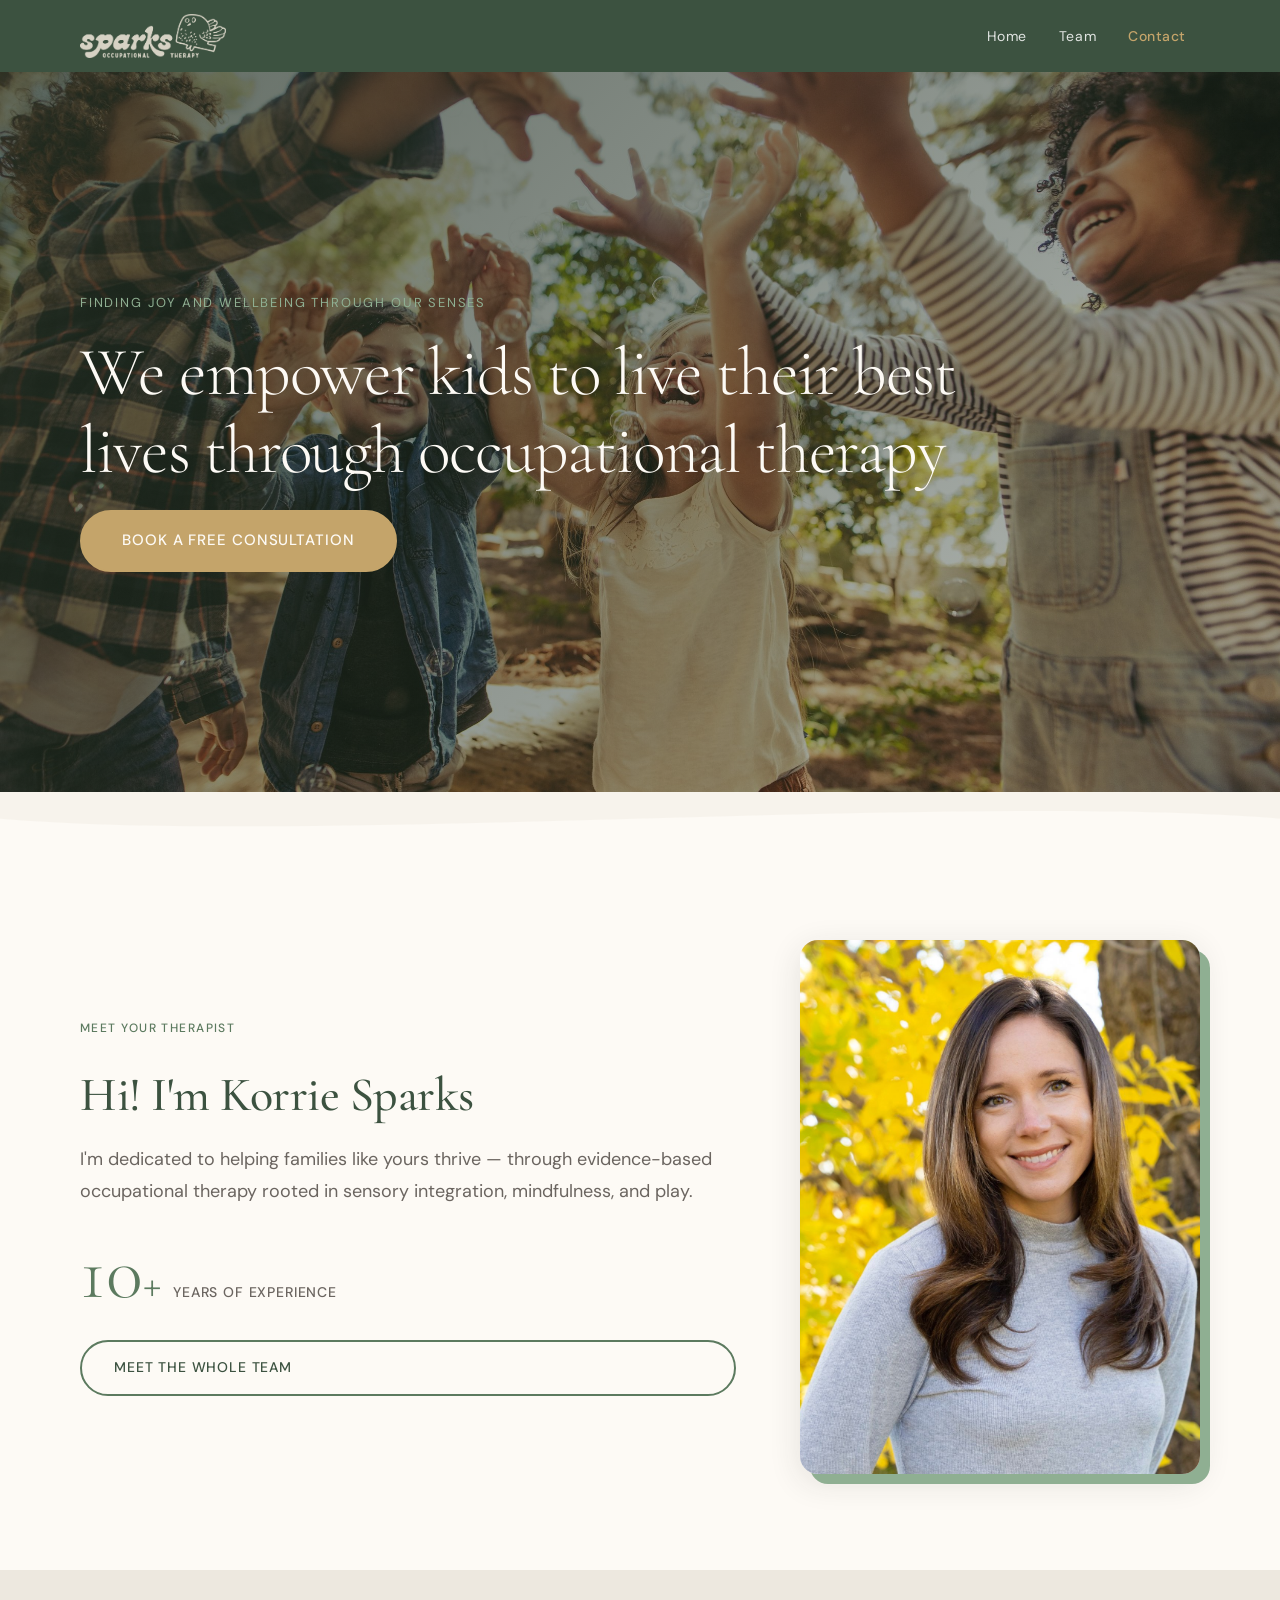
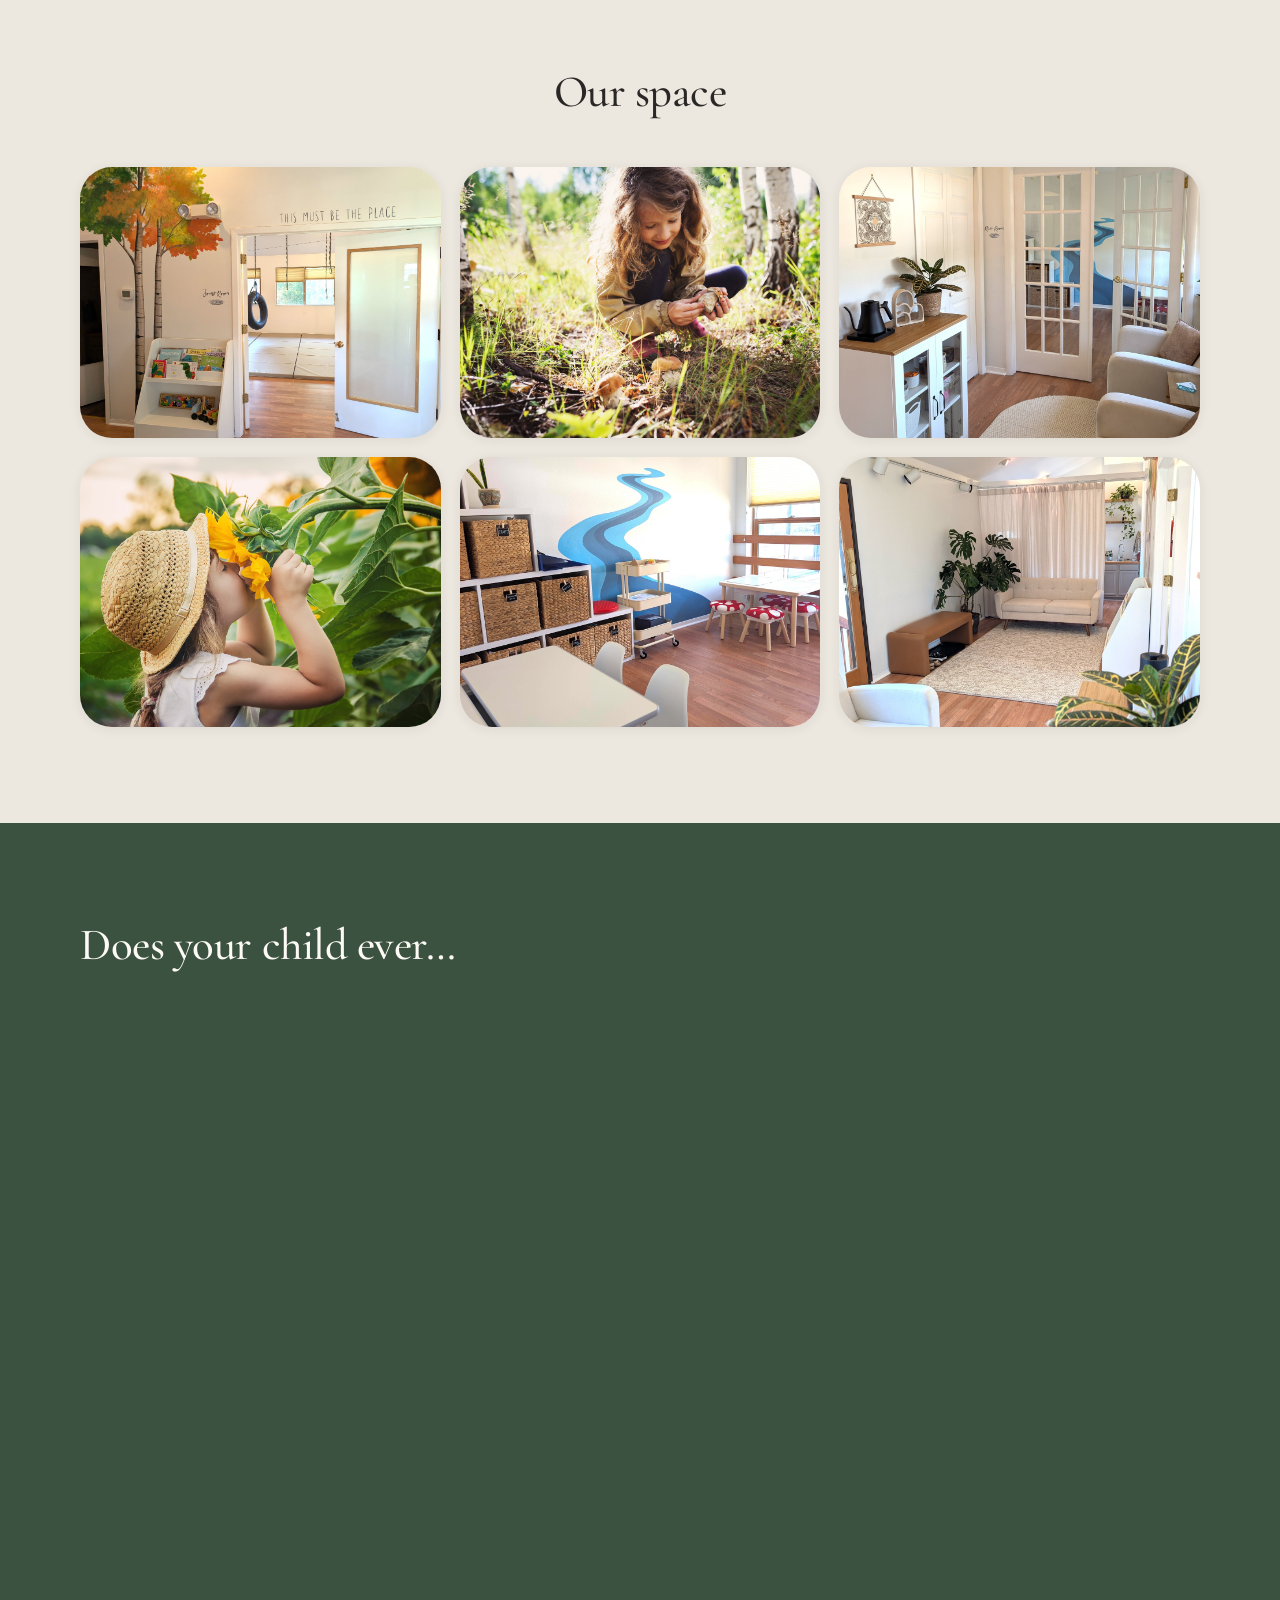
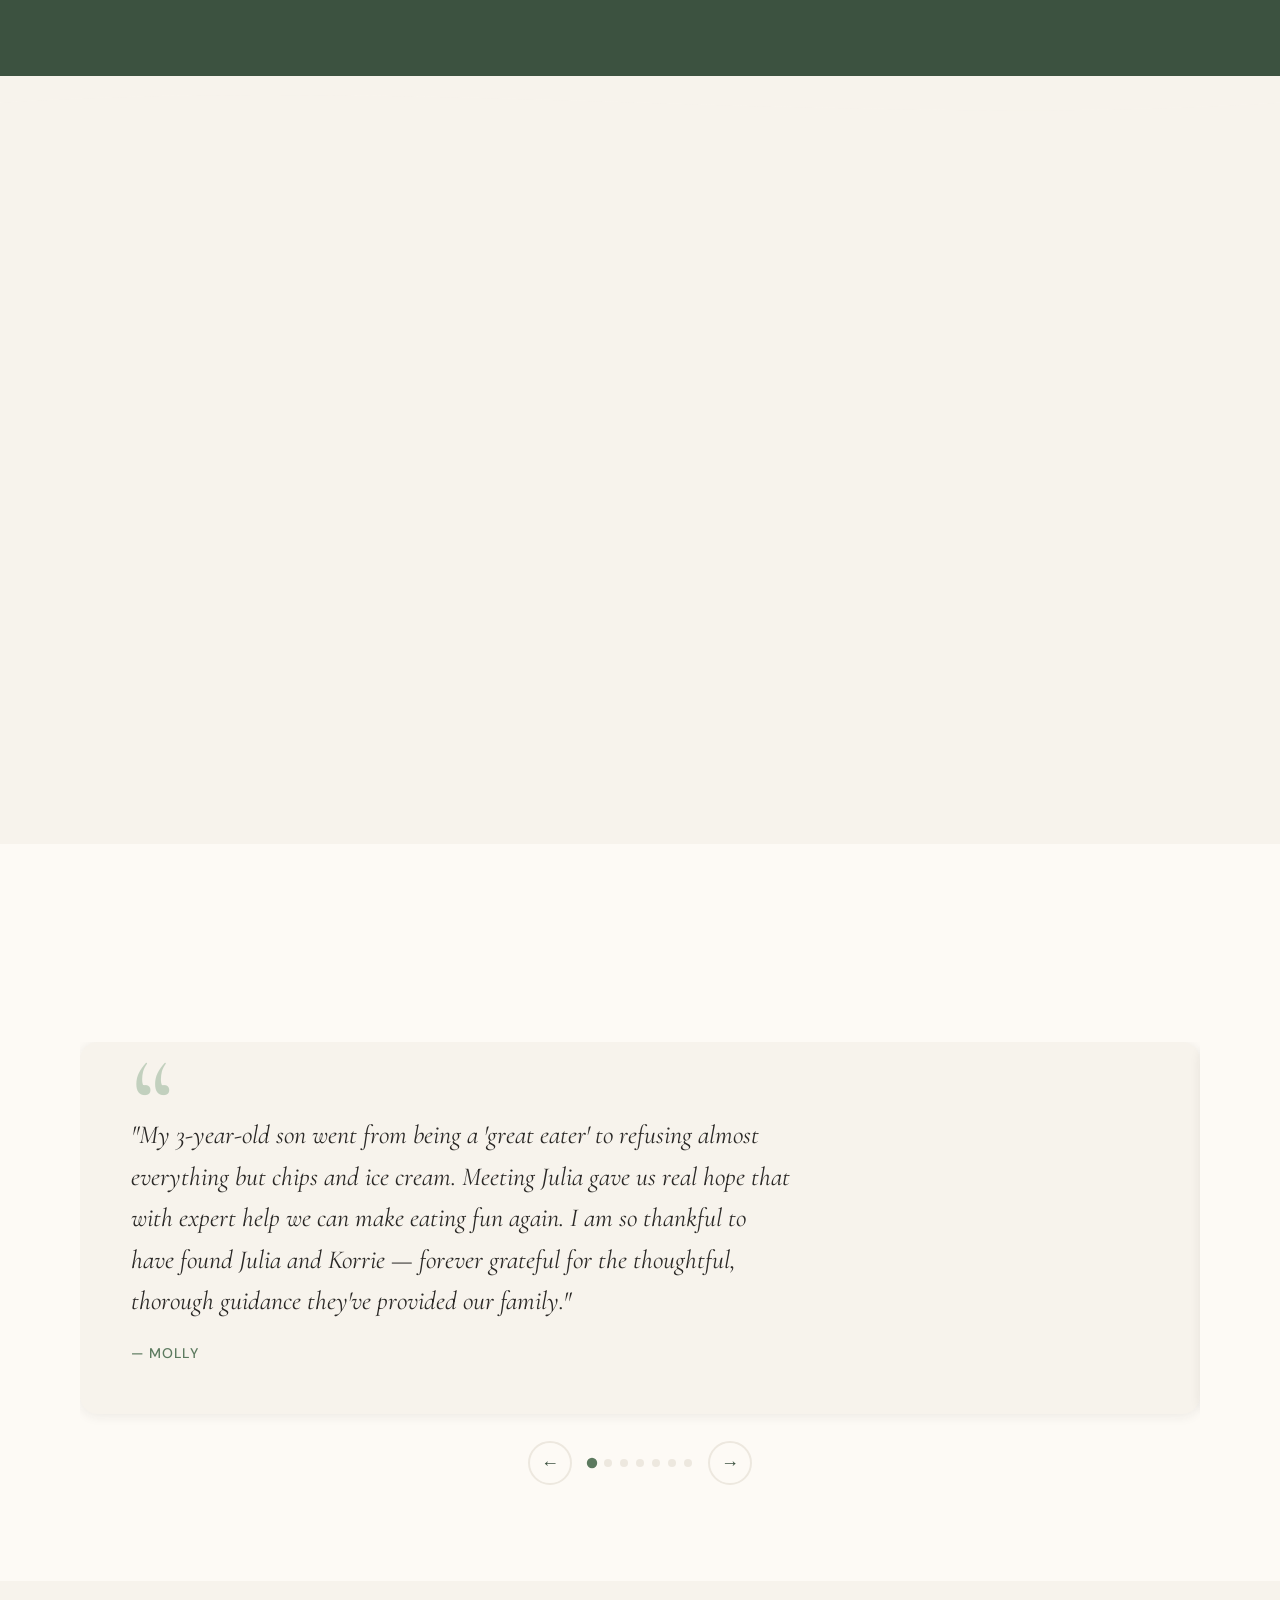
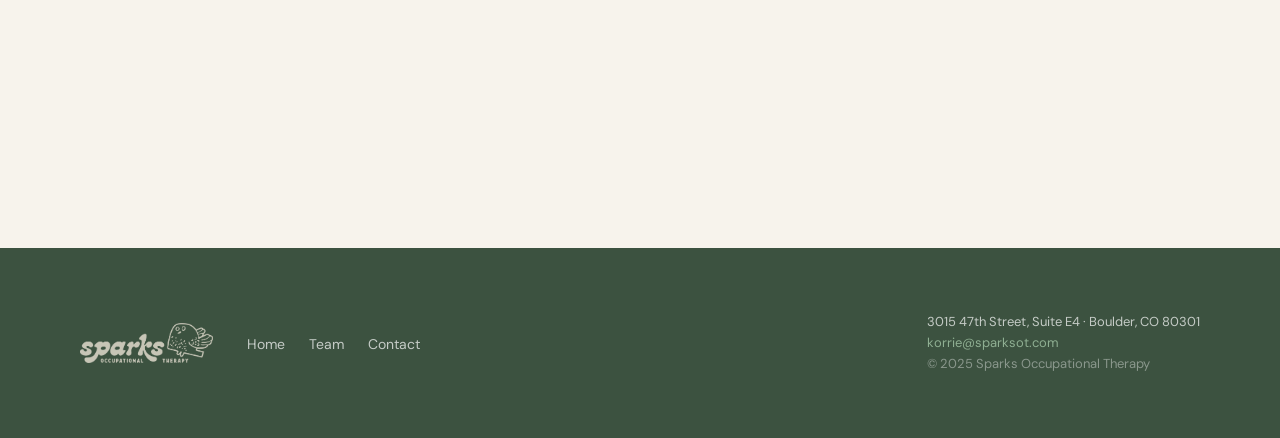
==== site/index.html @ 0208e173 "Initial build — home, team, and contact pages Static site migrated from Squarespace for Cloudflare P" ====
<!DOCTYPE html>
<html lang="en">
<head>
  <meta charset="UTF-8">
  <meta name="viewport" content="width=device-width, initial-scale=1.0">
  <title>Sparks Occupational Therapy — Pediatric OT in Boulder, CO</title>
  <meta name="description" content="Sparks OT empowers kids to live their best lives through occupational therapy rooted in sensory integration, mindfulness, and nature-based play. Boulder, CO.">
  <link rel="preconnect" href="https://fonts.googleapis.com">
  <link rel="preconnect" href="https://fonts.gstatic.com" crossorigin>
  <link href="https://fonts.googleapis.com/css2?family=Cormorant+Garamond:ital,wght@0,300;0,400;0,500;0,600;1,400;1,500&family=DM+Sans:ital,opsz,wght@0,9..40,300;0,9..40,400;0,9..40,500;1,9..40,400&display=swap" rel="stylesheet">
  <link rel="stylesheet" href="assets/css/styles.css">
</head>
<body>

  <a class="skip-link" href="#main">Skip to content</a>

  <!-- ---- Header -------------------------------------------- -->
  <header class="site-header" id="site-header">
    <div class="header-inner">
      <a href="/" class="logo-link" aria-label="Sparks Occupational Therapy — Home">
        <img src="assets/logo/logo.png" alt="Sparks Occupational Therapy" class="logo">
      </a>
      <nav class="site-nav" aria-label="Main navigation">
        <button class="nav-toggle" aria-expanded="false" aria-controls="nav-menu" aria-label="Open menu">
          <span class="hamburger" aria-hidden="true"></span>
        </button>
        <ul class="nav-list" id="nav-menu" role="list">
          <li><a href="index.html" class="nav-link">Home</a></li>
          <li><a href="team.html" class="nav-link">Team</a></li>
          <li><a href="contact.html" class="nav-link nav-cta">Contact</a></li>
        </ul>
      </nav>
    </div>
  </header>

  <!-- ---- Main ---------------------------------------------- -->
  <main id="main">

    <!-- Hero -->
    <section class="hero" aria-label="Welcome">
      <div class="hero-media">
        <img
          src="assets/photos/hero-kids.jpg"
          alt="Children laughing and playing with bubbles outdoors"
          class="hero-img"
          loading="eager"
          fetchpriority="high"
        >
      </div>
      <div class="hero-overlay" aria-hidden="true"></div>
      <div class="hero-content">
        <p class="hero-eyebrow">Finding joy and wellbeing through our senses</p>
        <h1 class="hero-headline">We empower kids to live their best lives through occupational therapy</h1>
        <a href="contact.html" class="btn btn-sand btn-lg">Book a free consultation</a>
      </div>
    </section>

    <!-- Wave divider: dark hero → warm cream intro -->
    <div class="wave-sep" aria-hidden="true">
      <svg xmlns="http://www.w3.org/2000/svg" viewBox="0 0 1440 60" preserveAspectRatio="none">
        <path fill="#FDFAF5" d="M0,30 C360,60 1080,0 1440,30 L1440,60 L0,60 Z"/>
      </svg>
    </div>

    <!-- Intro / Korrie -->
    <section class="section intro-section" aria-labelledby="intro-heading">
      <div class="container intro-grid">
        <div class="intro-text" data-reveal>
          <p class="eyebrow">Meet your therapist</p>
          <h2 id="intro-heading">Hi! I'm Korrie Sparks</h2>
          <p class="intro-lead">I'm dedicated to helping families like yours thrive — through evidence-based occupational therapy rooted in sensory integration, mindfulness, and play.</p>
          <div class="stat-badge" aria-label="10 plus years of experience">
            <span class="stat-number" aria-hidden="true">10<span class="plus">+</span></span>
            <span class="stat-label">Years of experience</span>
          </div>
          <a href="team.html" class="btn btn-outline">Meet the whole team</a>
        </div>
        <div class="intro-photo" data-reveal data-delay="2">
          <img src="assets/photos/korrie-portrait.jpg" alt="Korrie Sparks, OTD, OTR/L" loading="lazy">
        </div>
      </div>
    </section>

    <!-- Gallery -->
    <section class="gallery-section" aria-labelledby="gallery-heading">
      <div class="container">
        <h2 class="section-title" id="gallery-heading" data-reveal>Our space</h2>
      </div>
      <div class="gallery-grid" role="list" aria-label="Clinic and nature photos">
        <div class="gallery-item" role="listitem" data-reveal>
          <img src="assets/photos/clinic-entrance.jpg" alt="Clinic entrance" loading="lazy">
        </div>
        <div class="gallery-item" role="listitem" data-reveal data-delay="1">
          <img src="assets/photos/stock-forest-girl.jpg" alt="Child exploring the forest" loading="lazy">
        </div>
        <div class="gallery-item" role="listitem" data-reveal data-delay="2">
          <img src="assets/photos/clinic-nest-1.jpg" alt="Clinic interior — cozy reading nook" loading="lazy">
        </div>
        <div class="gallery-item" role="listitem" data-reveal data-delay="3">
          <img src="assets/photos/stock-sunflower-girl.jpg" alt="Child smelling a sunflower" loading="lazy">
        </div>
        <div class="gallery-item" role="listitem" data-reveal data-delay="4">
          <img src="assets/photos/nature-river.jpg" alt="River trail used for nature therapy" loading="lazy">
        </div>
        <div class="gallery-item" role="listitem" data-reveal>
          <img src="assets/photos/clinic-nest-2.jpg" alt="Clinic interior — therapy area" loading="lazy">
        </div>
      </div>
    </section>

    <!-- Does your child ever… -->
    <section class="section symptoms-section" aria-labelledby="symptoms-heading">
      <div class="container">
        <h2 class="section-title" id="symptoms-heading" data-reveal>Does your child ever&hellip;</h2>
        <ul class="symptoms-grid" role="list" data-reveal>
          <li>Experience overwhelming emotions</li>
          <li>Overreact to touch, sound, or movement</li>
          <li>Appear distressed with dressing, bathing, or grooming</li>
          <li>Feel anxious at mealtimes or resist new foods</li>
          <li>Have trouble completing multi-step tasks</li>
          <li>Seem "busy" all the time with constant movement</li>
          <li>Break things easily or appear clumsy</li>
          <li>Have difficulty with hand-eye coordination</li>
          <li>Struggle to follow routines at home or school</li>
          <li>Take an unusually long time to learn new things</li>
          <li>Have messy handwriting, cutting, or coloring</li>
          <li>Have difficulty navigating friendships</li>
        </ul>
        <p class="symptoms-note" data-reveal>
          Occupational therapy can support your child to enjoy greater ease around all these things&nbsp;&mdash; and more.
        </p>
        <div class="symptoms-cta" data-reveal>
          <a href="contact.html" class="btn btn-ghost">Contact us</a>
        </div>
      </div>
    </section>

    <!-- Wave divider: dark green symptoms → cream approach -->
    <div class="wave-sep" aria-hidden="true">
      <svg xmlns="http://www.w3.org/2000/svg" viewBox="0 0 1440 60" preserveAspectRatio="none">
        <path fill="#F7F3EC" d="M0,30 C480,0 960,60 1440,30 L1440,60 L0,60 Z"/>
      </svg>
    </div>

    <!-- Therapeutic Approach -->
    <section class="section approach-section" aria-labelledby="approach-heading">
      <div class="container approach-grid">
        <div class="approach-header" data-reveal>
          <p class="eyebrow">How we work</p>
          <h2 id="approach-heading">Our therapeutic approach</h2>
        </div>
        <div class="approach-body" data-reveal data-delay="2">
          <p>Dr. Korrie Sparks and her team provide therapy based on the whole child and family system. With advanced training in Ayres Sensory Integration® (ASI), we support kids to register, organize, and act on sensory information in their environment efficiently — addressing vision, touch, smell, taste, hearing, body position (proprioception), movement (vestibular), and inner body awareness (interoception). When kids can process sensory information without effort or stress, they feel happy, confident, and at ease.</p>
          <p>Emotional regulation and self-awareness are woven into every session through yoga, mindfulness, the Zones of Regulation, the Alert Program®, Social Thinking curriculum, and elements of DIRFloortime® play therapy.</p>
          <p>Nature-based therapy is central to our practice. Dr. Sparks completed Forest School Teacher Training in Scotland (FSTC, 2019) — because healing happens most naturally when we bring kids outside.</p>
        </div>
      </div>
    </section>

    <!-- Testimonials -->
    <section class="section testimonials-section" aria-labelledby="testimonials-heading">
      <div class="container">
        <h2 class="section-title" id="testimonials-heading" data-reveal>What families are saying</h2>
        <div class="carousel" id="testimonial-carousel" aria-roledescription="carousel" aria-label="Client testimonials">
          <div class="carousel-track" role="group" aria-live="polite">

            <blockquote class="testimonial">
              <p>"My 3-year-old son went from being a 'great eater' to refusing almost everything but chips and ice cream. Meeting Julia gave us real hope that with expert help we can make eating fun again. I am so thankful to have found Julia and Korrie — forever grateful for the thoughtful, thorough guidance they've provided our family."</p>
              <cite>— Molly</cite>
            </blockquote>

            <blockquote class="testimonial">
              <p>"Korrie is not only super talented at her job, she is also wonderful with kids — an all-around kind and empathetic person. My son has been seeing her for two years and has made so many strides. He has conquered fears, overcome sensory sensitivities, and grown stronger and more resilient."</p>
              <cite>— Tamsin</cite>
            </blockquote>

            <blockquote class="testimonial">
              <p>"Korrie immediately connected with my son and helped cultivate a great passion and enjoyment of the work. After only a few months we are seeing big behavioral and physical control improvements. We are so grateful for the work she is doing and the improvement it has had on our lives."</p>
              <cite>— Lia</cite>
            </blockquote>

            <blockquote class="testimonial">
              <p>"Korrie tremendously helped our son through OT. She elevated his emotional and sensory regulation, and through her perceptive observations pinpointed an issue later confirmed by a vision therapist. He loved working with her and looked forward to each visit. The progress was immense."</p>
              <cite>— Bill</cite>
            </blockquote>

            <blockquote class="testimonial">
              <p>"Korrie is such a kind, collaborative soul. She truly listens and problem-solves to support children and their families. Our son loved going to his weekly sessions and made significant improvements. We highly recommend Korrie!"</p>
              <cite>— Colleen</cite>
            </blockquote>

            <blockquote class="testimonial">
              <p>"Korrie is an absolute gem — kind, patient, creative, and incredibly knowledgeable. Our child loves sessions and looks forward to seeing her every week on 'Korrie days.' If your family is looking into OT options, you have found the one."</p>
              <cite>— Meta</cite>
            </blockquote>

            <blockquote class="testimonial">
              <p>"We have noticed incredible growth and confidence in our daughter since she began working with Korrie. Her personality, knowledge, and ability to engage so well with children has been just what our daughter needed to make such significant strides."</p>
              <cite>— Denise</cite>
            </blockquote>

          </div>
          <div class="carousel-controls">
            <button class="carousel-btn prev" aria-label="Previous testimonial">&#8592;</button>
            <div class="carousel-dots" role="tablist" aria-label="Select testimonial"></div>
            <button class="carousel-btn next" aria-label="Next testimonial">&#8594;</button>
          </div>
        </div>
      </div>
    </section>

    <!-- CTA strip -->
    <section class="cta-strip" data-reveal aria-labelledby="cta-heading">
      <div class="container cta-strip-inner">
        <div class="cta-strip-text">
          <p id="cta-heading">Ready to get started?</p>
          <a href="contact.html" class="btn btn-sand btn-lg">Book a free consultation today</a>
        </div>
        <address class="cta-strip-address">
          <p>3015 47th Street, Suite E4</p>
          <p>Boulder, CO 80301</p>
        </address>
      </div>
    </section>

  </main>

  <!-- ---- Footer -------------------------------------------- -->
  <footer class="site-footer">
    <div class="container footer-inner">
      <a href="index.html" aria-label="Sparks OT — Home">
        <img src="assets/logo/logo.png" alt="Sparks Occupational Therapy" class="footer-logo">
      </a>
      <nav aria-label="Footer navigation">
        <ul role="list">
          <li><a href="index.html">Home</a></li>
          <li><a href="team.html">Team</a></li>
          <li><a href="contact.html">Contact</a></li>
        </ul>
      </nav>
      <div>
        <p class="footer-address">3015 47th Street, Suite E4 &middot; Boulder, CO 80301</p>
        <p class="footer-email"><a href="mailto:korrie@sparksot.com">korrie@sparksot.com</a></p>
        <p class="footer-copy">&copy; 2025 Sparks Occupational Therapy</p>
      </div>
    </div>
  </footer>

  <script src="assets/js/main.js"></script>
</body>
</html>
---- site/assets/css/styles.css ----
/* ============================================================
   Sparks Occupational Therapy — shared stylesheet
   Stack: vanilla CSS, mobile-first, no build step
   Fonts: Cormorant Garamond (serif) + DM Sans (sans)
   ============================================================ */

/* ---- Custom properties ------------------------------------ */
:root {
  --cream:        #F7F3EC;
  --cream-dark:   #EDE8DF;
  --green:        #5C7A5F;
  --green-dark:   #3C5240;
  --green-mid:    #4D6850;
  --green-light:  #8FAF92;
  --sand:         #C4A46A;
  --sand-hover:   #AD8D56;
  --pink:         #C49494;
  --charcoal:     #2A2826;
  --text-muted:   #6B6560;
  --white:        #FDFAF5;

  --font-serif: 'Cormorant Garamond', Georgia, 'Times New Roman', serif;
  --font-sans:  'DM Sans', system-ui, -apple-system, sans-serif;

  --max-w:        1200px;
  --section-pad:  clamp(3.5rem, 8vw, 6rem);
  --gutter:       clamp(1.25rem, 5vw, 2.5rem);

  --radius:       8px;
  --radius-lg:    18px;
  --radius-xl:    32px;

  --transition:   220ms ease;
  --shadow:       0 2px 12px rgba(42,40,38,.08);
  --shadow-lg:    0 8px 32px rgba(42,40,38,.12);
}

/* ---- Reset ------------------------------------------------ */
*, *::before, *::after { box-sizing: border-box; margin: 0; padding: 0; }

html {
  scroll-behavior: smooth;
  -webkit-text-size-adjust: 100%;
}

body {
  font-family: var(--font-sans);
  font-size: 1rem;
  line-height: 1.7;
  color: var(--charcoal);
  background: var(--cream);
  overflow-x: hidden;
}

img {
  display: block;
  max-width: 100%;
  height: auto;
}

a {
  color: inherit;
  text-decoration: none;
}

ul { list-style: none; }

/* ---- Typography ------------------------------------------- */
h1, h2, h3, h4 {
  font-family: var(--font-serif);
  font-weight: 500;
  line-height: 1.2;
  letter-spacing: -0.01em;
}

h1 { font-size: clamp(2rem, 5vw, 3.75rem); }
h2 { font-size: clamp(1.75rem, 3.5vw, 3rem); }
h3 { font-size: clamp(1.4rem, 2.5vw, 2rem); }
h4 { font-size: clamp(1.1rem, 2vw, 1.4rem); }

p { max-width: 68ch; }

.eyebrow {
  font-family: var(--font-sans);
  font-size: 0.75rem;
  font-weight: 500;
  letter-spacing: 0.12em;
  text-transform: uppercase;
  color: var(--green);
  margin-bottom: 0.5rem;
}

.section-title {
  font-family: var(--font-serif);
  font-size: clamp(1.75rem, 3.5vw, 3rem);
  font-weight: 500;
  margin-bottom: clamp(2rem, 4vw, 3rem);
}

/* ---- Layout ----------------------------------------------- */
.container {
  width: 100%;
  max-width: var(--max-w);
  margin-inline: auto;
  padding-inline: var(--gutter);
}

.section {
  padding-block: var(--section-pad);
}

/* ---- Skip link -------------------------------------------- */
.skip-link {
  position: absolute;
  top: -100%;
  left: 1rem;
  padding: 0.5rem 1rem;
  background: var(--green-dark);
  color: var(--white);
  font-size: 0.875rem;
  border-radius: 0 0 var(--radius) var(--radius);
  z-index: 9999;
  transition: top var(--transition);
}
.skip-link:focus { top: 0; }

/* ---- Buttons ---------------------------------------------- */
.btn {
  display: inline-block;
  font-family: var(--font-sans);
  font-size: 0.875rem;
  font-weight: 500;
  letter-spacing: 0.06em;
  text-transform: uppercase;
  padding: 0.875rem 2rem;
  border-radius: var(--radius);
  border: 2px solid transparent;
  cursor: pointer;
  transition: background var(--transition), color var(--transition), border-color var(--transition), transform var(--transition);
  text-decoration: none;
}

.btn:focus-visible {
  outline: 3px solid var(--sand);
  outline-offset: 3px;
}

.btn-sand {
  background: var(--sand);
  color: var(--white);
  border-color: var(--sand);
}
.btn-sand:hover {
  background: var(--sand-hover);
  border-color: var(--sand-hover);
  transform: translateY(-1px);
}

.btn-outline {
  background: transparent;
  color: var(--green-dark);
  border-color: var(--green);
}
.btn-outline:hover {
  background: var(--green);
  color: var(--white);
  transform: translateY(-1px);
}

.btn-ghost {
  background: transparent;
  color: var(--white);
  border-color: rgba(255,255,255,.6);
}
.btn-ghost:hover {
  background: rgba(255,255,255,.15);
  border-color: var(--white);
}

.btn-lg { padding: 1rem 2.5rem; font-size: 0.9375rem; }

/* ---- Header / Navigation ---------------------------------- */
.site-header {
  position: sticky;
  top: 0;
  z-index: 100;
  background: var(--green-dark);
  transition: box-shadow var(--transition);
}

.site-header.scrolled { box-shadow: var(--shadow-lg); }

.header-inner {
  display: flex;
  align-items: center;
  justify-content: space-between;
  max-width: var(--max-w);
  margin-inline: auto;
  padding: 0.875rem var(--gutter);
  gap: 1.5rem;
}

.logo-link { display: flex; align-items: center; }
.logo      { height: 44px; width: auto; }

.site-nav { display: flex; align-items: center; }

.nav-list {
  display: flex;
  align-items: center;
  gap: 0.25rem;
  list-style: none;
}

.nav-link {
  font-family: var(--font-sans);
  font-size: 0.875rem;
  font-weight: 400;
  letter-spacing: 0.04em;
  color: rgba(255,255,255,.85);
  padding: 0.5rem 0.875rem;
  border-radius: var(--radius);
  transition: color var(--transition), background var(--transition);
}

.nav-link:hover,
.nav-link[aria-current="page"] {
  color: var(--white);
  background: rgba(255,255,255,.1);
}

.nav-link.nav-cta {
  color: var(--sand);
  font-weight: 500;
}
.nav-link.nav-cta:hover {
  color: var(--white);
  background: var(--sand);
}

/* hamburger */
.nav-toggle {
  display: none;
  background: none;
  border: none;
  cursor: pointer;
  padding: 0.5rem;
  color: var(--white);
}

.hamburger,
.hamburger::before,
.hamburger::after {
  display: block;
  width: 24px;
  height: 2px;
  background: currentColor;
  border-radius: 2px;
  transition: transform var(--transition), opacity var(--transition);
}
.hamburger { position: relative; }
.hamburger::before,
.hamburger::after {
  content: '';
  position: absolute;
  left: 0;
}
.hamburger::before { top: -7px; }
.hamburger::after  { top:  7px; }

.nav-toggle[aria-expanded="true"] .hamburger         { background: transparent; }
.nav-toggle[aria-expanded="true"] .hamburger::before { transform: rotate(45deg) translate(5px,5px); }
.nav-toggle[aria-expanded="true"] .hamburger::after  { transform: rotate(-45deg) translate(5px,-5px); }

@media (max-width: 640px) {
  .nav-toggle { display: flex; }

  .nav-list {
    display: none;
    position: absolute;
    top: 100%;
    left: 0;
    right: 0;
    flex-direction: column;
    align-items: stretch;
    gap: 0;
    background: var(--green-dark);
    border-top: 1px solid rgba(255,255,255,.1);
    padding: 0.5rem 0 1rem;
    box-shadow: var(--shadow-lg);
  }

  .nav-list.is-open { display: flex; }

  .nav-link {
    padding: 0.875rem var(--gutter);
    border-radius: 0;
    font-size: 1rem;
  }
}

/* ---- Hero ------------------------------------------------- */
.hero {
  position: relative;
  min-height: clamp(480px, 80vh, 760px);
  display: flex;
  align-items: center;
  overflow: hidden;
}

.hero-media {
  position: absolute;
  inset: 0;
  z-index: 0;
}

.hero-img {
  width: 100%;
  height: 100%;
  object-fit: cover;
  object-position: center 30%;
}

.hero-overlay {
  position: absolute;
  inset: 0;
  z-index: 1;
  background: linear-gradient(
    135deg,
    rgba(36,50,38,.72) 0%,
    rgba(36,50,38,.48) 60%,
    rgba(36,50,38,.3) 100%
  );
}

.hero-content {
  position: relative;
  z-index: 2;
  max-width: var(--max-w);
  width: 100%;
  margin-inline: auto;
  padding: var(--section-pad) var(--gutter);
  display: flex;
  flex-direction: column;
  align-items: flex-start;
  gap: 1.25rem;
}

.hero-eyebrow {
  font-family: var(--font-sans);
  font-size: 0.8125rem;
  font-weight: 400;
  letter-spacing: 0.14em;
  text-transform: uppercase;
  color: var(--green-light);
  max-width: 100%;
}

.hero-headline {
  font-family: var(--font-serif);
  font-size: clamp(2.25rem, 5.5vw, 4.25rem);
  font-weight: 400;
  color: var(--white);
  max-width: 14em;
  line-height: 1.15;
}

/* ---- Intro section ---------------------------------------- */
.intro-section { background: var(--white); }

.intro-grid {
  display: grid;
  grid-template-columns: 1fr;
  gap: clamp(2.5rem, 6vw, 4rem);
  align-items: center;
}

@media (min-width: 768px) {
  .intro-grid { grid-template-columns: 1fr 400px; }
}

.intro-text {
  display: flex;
  flex-direction: column;
  gap: 1.25rem;
}

.intro-text h2 {
  font-size: clamp(2rem, 4vw, 3rem);
  color: var(--green-dark);
}

.intro-lead {
  font-size: 1.125rem;
  line-height: 1.75;
  color: var(--text-muted);
}

.stat-badge {
  display: flex;
  align-items: baseline;
  gap: 0.75rem;
  margin-block: 0.5rem;
}

.stat-number {
  font-family: var(--font-serif);
  font-size: clamp(3rem, 6vw, 5rem);
  font-weight: 300;
  color: var(--green);
  line-height: 1;
}

.stat-number .plus { font-size: 0.6em; }

.stat-label {
  font-size: 0.875rem;
  font-weight: 500;
  letter-spacing: 0.06em;
  text-transform: uppercase;
  color: var(--text-muted);
}

.intro-photo {
  position: relative;
  border-radius: var(--radius-lg);
  overflow: hidden;
  aspect-ratio: 3/4;
  box-shadow: var(--shadow-lg);
}

.intro-photo img {
  width: 100%;
  height: 100%;
  object-fit: cover;
  object-position: top center;
}

/* ---- Gallery --------------------------------------------- */
.gallery-section { background: var(--cream-dark); padding-block: var(--section-pad); }
.gallery-section .section-title { text-align: center; }

.gallery-grid {
  display: grid;
  grid-template-columns: repeat(auto-fill, minmax(280px, 1fr));
  gap: 3px;
  margin-top: clamp(1.5rem, 3vw, 2.5rem);
}

.gallery-grid img {
  width: 100%;
  aspect-ratio: 4/3;
  object-fit: cover;
  transition: transform 400ms ease, filter 400ms ease;
  will-change: transform;
}

.gallery-grid img:hover {
  transform: scale(1.02);
  filter: brightness(1.05);
  z-index: 1;
  position: relative;
}

/* ---- Symptoms --------------------------------------------- */
.symptoms-section { background: var(--green-dark); color: var(--white); }

.symptoms-section .section-title { color: var(--white); }

.symptoms-grid {
  display: grid;
  grid-template-columns: 1fr;
  gap: 0;
  margin-bottom: 2rem;
  border: 1px solid rgba(255,255,255,.15);
  border-radius: var(--radius-lg);
  overflow: hidden;
}

@media (min-width: 560px) {
  .symptoms-grid { grid-template-columns: 1fr 1fr; }
}

.symptoms-grid li {
  padding: 1rem 1.25rem;
  font-size: 1rem;
  border-bottom: 1px solid rgba(255,255,255,.1);
  border-right: 1px solid rgba(255,255,255,.1);
  display: flex;
  align-items: center;
  gap: 0.75rem;
}

.symptoms-grid li::before {
  content: '';
  display: block;
  width: 6px;
  height: 6px;
  min-width: 6px;
  border-radius: 50%;
  background: var(--green-light);
}

.symptoms-grid li:nth-last-child(-n+2) { border-bottom: none; }

.symptoms-note {
  font-family: var(--font-serif);
  font-size: clamp(1.2rem, 2.5vw, 1.6rem);
  font-style: italic;
  color: var(--green-light);
  max-width: 52ch;
  line-height: 1.5;
  margin-bottom: 2rem;
}

.symptoms-cta { margin-top: 0.5rem; }

/* ---- Approach --------------------------------------------- */
.approach-section { background: var(--cream); }

.approach-grid {
  display: grid;
  grid-template-columns: 1fr;
  gap: clamp(2rem, 5vw, 4rem);
}

@media (min-width: 768px) {
  .approach-grid { grid-template-columns: 280px 1fr; }
}

.approach-header { padding-top: 0.5rem; }

.approach-header h2 {
  font-size: clamp(1.75rem, 3.5vw, 2.75rem);
  color: var(--green-dark);
}

.approach-body {
  display: flex;
  flex-direction: column;
  gap: 1.25rem;
}

.approach-body p { color: var(--text-muted); line-height: 1.8; max-width: 62ch; }

/* ---- Testimonials ----------------------------------------- */
.testimonials-section { background: var(--white); }

.carousel {
  position: relative;
  overflow: hidden;
}

.carousel-track {
  display: flex;
  transition: transform 500ms cubic-bezier(.4,0,.2,1);
  will-change: transform;
}

.testimonial {
  min-width: 100%;
  padding: clamp(2rem, 4vw, 3rem) clamp(1.5rem, 4vw, 4rem);
  background: var(--cream);
  border-radius: var(--radius-lg);
  display: flex;
  flex-direction: column;
  gap: 1.25rem;
  box-shadow: var(--shadow);
}

.testimonial p {
  font-family: var(--font-serif);
  font-size: clamp(1.2rem, 2.5vw, 1.625rem);
  font-style: italic;
  font-weight: 400;
  line-height: 1.6;
  color: var(--charcoal);
  max-width: 60ch;
}

.testimonial cite {
  font-style: normal;
  font-family: var(--font-sans);
  font-size: 0.875rem;
  font-weight: 500;
  letter-spacing: 0.06em;
  text-transform: uppercase;
  color: var(--green);
}

.carousel-controls {
  display: flex;
  align-items: center;
  justify-content: center;
  gap: 1rem;
  margin-top: 1.75rem;
}

.carousel-btn {
  background: none;
  border: 2px solid var(--cream-dark);
  border-radius: 50%;
  width: 44px;
  height: 44px;
  display: flex;
  align-items: center;
  justify-content: center;
  font-size: 1.125rem;
  cursor: pointer;
  color: var(--green-dark);
  transition: background var(--transition), border-color var(--transition), color var(--transition);
}

.carousel-btn:hover {
  background: var(--green-dark);
  border-color: var(--green-dark);
  color: var(--white);
}

.carousel-btn:focus-visible {
  outline: 3px solid var(--sand);
  outline-offset: 2px;
}

.carousel-dots {
  display: flex;
  gap: 0.5rem;
}

.carousel-dot {
  width: 8px;
  height: 8px;
  border-radius: 50%;
  background: var(--cream-dark);
  border: none;
  cursor: pointer;
  padding: 0;
  transition: background var(--transition), transform var(--transition);
}

.carousel-dot.is-active {
  background: var(--green);
  transform: scale(1.3);
}

/* ---- CTA strip -------------------------------------------- */
.cta-strip {
  background: var(--green);
  color: var(--white);
  padding-block: clamp(2.5rem, 5vw, 4rem);
}

.cta-strip-inner {
  display: flex;
  flex-direction: column;
  gap: 1.5rem;
  align-items: flex-start;
}

@media (min-width: 640px) {
  .cta-strip-inner {
    flex-direction: row;
    align-items: center;
    justify-content: space-between;
  }
}

.cta-strip-text {
  display: flex;
  flex-direction: column;
  gap: 1rem;
}

.cta-strip-text p {
  font-family: var(--font-serif);
  font-size: clamp(1.5rem, 3vw, 2.25rem);
  font-weight: 400;
  max-width: 100%;
}

.cta-strip-address {
  font-style: normal;
  font-size: 0.9375rem;
  line-height: 1.6;
  color: rgba(255,255,255,.8);
  text-align: right;
}

@media (max-width: 639px) {
  .cta-strip-address { text-align: left; }
}

/* ---- Footer ----------------------------------------------- */
.site-footer {
  background: var(--green-dark);
  color: rgba(255,255,255,.7);
  padding-block: clamp(2.5rem, 5vw, 4rem);
}

.footer-inner {
  display: grid;
  grid-template-columns: 1fr;
  gap: 1.5rem;
  align-items: start;
}

@media (min-width: 640px) {
  .footer-inner {
    grid-template-columns: auto 1fr auto;
    align-items: center;
  }
}

.footer-logo { height: 40px; width: auto; opacity: .9; }

.site-footer nav ul {
  display: flex;
  flex-wrap: wrap;
  gap: 0.25rem;
  list-style: none;
}

.site-footer nav a {
  font-size: 0.875rem;
  color: rgba(255,255,255,.7);
  padding: 0.25rem 0.625rem;
  border-radius: var(--radius);
  transition: color var(--transition), background var(--transition);
}

.site-footer nav a:hover {
  color: var(--white);
  background: rgba(255,255,255,.08);
}

.footer-address,
.footer-email,
.footer-copy {
  font-size: 0.8125rem;
  line-height: 1.6;
  max-width: 100%;
}

.footer-email a {
  color: var(--green-light);
  transition: color var(--transition);
}
.footer-email a:hover { color: var(--white); }

.footer-copy { color: rgba(255,255,255,.4); }

@media (max-width: 639px) {
  .footer-inner { gap: 1rem; }
  .site-footer nav ul { flex-direction: row; }
}

/* ---- Team page -------------------------------------------- */
.page-hero {
  background: var(--green-dark);
  color: var(--white);
  padding: clamp(3rem, 8vw, 6rem) var(--gutter) clamp(2.5rem, 6vw, 4.5rem);
  text-align: center;
}

.page-hero h1 {
  font-size: clamp(2.5rem, 6vw, 4rem);
  color: var(--white);
  font-weight: 400;
}

.page-hero p {
  font-family: var(--font-sans);
  font-size: 1.0625rem;
  color: rgba(255,255,255,.75);
  margin: 0.75rem auto 0;
  max-width: 48ch;
}

.team-section { background: var(--white); }

.team-grid {
  display: flex;
  flex-direction: column;
  gap: clamp(3.5rem, 7vw, 6rem);
}

.team-member {
  display: grid;
  grid-template-columns: 1fr;
  gap: clamp(1.75rem, 4vw, 3rem);
  align-items: start;
}

@media (min-width: 640px) {
  .team-member { grid-template-columns: 240px 1fr; }
  .team-member.reverse { grid-template-columns: 1fr 240px; }
  .team-member.reverse .team-photo { order: 2; }
  .team-member.reverse .team-bio   { order: 1; }
}

.team-photo {
  border-radius: var(--radius-lg);
  overflow: hidden;
  aspect-ratio: 3/4;
  background: var(--cream-dark);
  box-shadow: var(--shadow);
}

.team-photo.is-dog { aspect-ratio: 4/3; }

.team-photo img {
  width: 100%;
  height: 100%;
  object-fit: cover;
  object-position: top center;
}

.team-bio { display: flex; flex-direction: column; gap: 0.75rem; }

.team-bio h2 {
  font-size: clamp(1.5rem, 3vw, 2.25rem);
  color: var(--green-dark);
}

.team-credentials {
  font-family: var(--font-sans);
  font-size: 0.875rem;
  font-weight: 500;
  letter-spacing: 0.06em;
  text-transform: uppercase;
  color: var(--green);
  margin-top: -0.25rem;
}

.team-bio p {
  font-size: 1rem;
  line-height: 1.8;
  color: var(--text-muted);
  max-width: 58ch;
}

.team-divider {
  border: none;
  border-top: 1px solid var(--cream-dark);
  margin: clamp(2rem, 4vw, 3rem) 0;
}

/* ---- Contact page ----------------------------------------- */
.contact-section { background: var(--white); }

.contact-grid {
  display: grid;
  grid-template-columns: 1fr;
  gap: clamp(3rem, 6vw, 5rem);
  align-items: start;
}

@media (min-width: 768px) {
  .contact-grid { grid-template-columns: 1fr 420px; }
}

.contact-form-col { order: 1; }
.contact-info-col { order: 2; }

@media (min-width: 768px) {
  .contact-form-col { order: 2; }
  .contact-info-col { order: 1; }
}

.contact-info-col h2 {
  font-size: clamp(1.75rem, 3.5vw, 2.75rem);
  color: var(--green-dark);
  margin-bottom: 1.25rem;
}

.contact-detail {
  display: flex;
  flex-direction: column;
  gap: 0.25rem;
  margin-bottom: 1.75rem;
}

.contact-detail-label {
  font-size: 0.75rem;
  font-weight: 600;
  letter-spacing: 0.1em;
  text-transform: uppercase;
  color: var(--green);
}

.contact-detail a,
.contact-detail p {
  font-size: 1rem;
  color: var(--charcoal);
  line-height: 1.6;
  max-width: 100%;
}

.contact-detail a:hover { color: var(--green); text-decoration: underline; }

.contact-note {
  font-size: 0.9375rem;
  color: var(--text-muted);
  line-height: 1.7;
  margin-top: 1.5rem;
  padding-top: 1.5rem;
  border-top: 1px solid var(--cream-dark);
}

/* Form */
.contact-form { display: flex; flex-direction: column; gap: 1.25rem; }

.form-row {
  display: grid;
  grid-template-columns: 1fr;
  gap: 1.25rem;
}

@media (min-width: 420px) {
  .form-row { grid-template-columns: 1fr 1fr; }
}

.form-group { display: flex; flex-direction: column; gap: 0.375rem; }

.form-group label {
  font-size: 0.875rem;
  font-weight: 500;
  color: var(--charcoal);
}

.form-group input,
.form-group textarea {
  font-family: var(--font-sans);
  font-size: 1rem;
  color: var(--charcoal);
  background: var(--cream);
  border: 1.5px solid var(--cream-dark);
  border-radius: var(--radius);
  padding: 0.75rem 1rem;
  width: 100%;
  transition: border-color var(--transition), box-shadow var(--transition);
}

.form-group input:focus,
.form-group textarea:focus {
  outline: none;
  border-color: var(--green);
  box-shadow: 0 0 0 3px rgba(92,122,95,.15);
}

.form-group textarea { resize: vertical; min-height: 140px; }

.form-submit { align-self: flex-start; }

.form-status {
  font-size: 0.9375rem;
  padding: 0.875rem 1.25rem;
  border-radius: var(--radius);
  display: none;
}

.form-status.success {
  display: block;
  background: #EAF2EB;
  color: var(--green-dark);
  border: 1px solid var(--green-light);
}

.form-status.error {
  display: block;
  background: #F9ECEC;
  color: #7A3535;
  border: 1px solid #C49494;
}

/* ---- Scroll-reveal animations ----------------------------- */
[data-reveal] {
  opacity: 0;
  transform: translateY(24px);
  transition: opacity 600ms ease, transform 600ms ease;
}

[data-reveal].is-visible {
  opacity: 1;
  transform: none;
}

[data-reveal][data-delay="1"] { transition-delay: 100ms; }
[data-reveal][data-delay="2"] { transition-delay: 200ms; }
[data-reveal][data-delay="3"] { transition-delay: 300ms; }
[data-reveal][data-delay="4"] { transition-delay: 400ms; }

@media (prefers-reduced-motion: reduce) {
  [data-reveal] {
    opacity: 1;
    transform: none;
    transition: none;
  }

  .carousel-track  { transition: none; }
  .gallery-grid img { transition: none; }
  .btn             { transition: none; }
  html             { scroll-behavior: auto; }
}

/* ---- Focus styles ----------------------------------------- */
:focus-visible {
  outline: 3px solid var(--sand);
  outline-offset: 2px;
  border-radius: 2px;
}

/* ============================================================
   Polish pass — softer, richer, more considered
   ============================================================ */

/* ---- Pill buttons ----------------------------------------- */
.btn { border-radius: 100px; }

/* ---- Wave section divider --------------------------------- */
.wave-sep {
  display: block;
  line-height: 0;
  overflow: hidden;
  margin-bottom: -1px;
}
.wave-sep svg { display: block; width: 100%; height: auto; }

/* ---- Gallery — rounded tiles ------------------------------ */
.gallery-grid {
  gap: clamp(0.75rem, 1.5vw, 1.25rem);
  padding-inline: var(--gutter);
  max-width: var(--max-w);
  margin-inline: auto;
}

.gallery-item {
  border-radius: var(--radius-xl);
  overflow: hidden;
  aspect-ratio: 4/3;
  box-shadow: var(--shadow);
  transition: transform 420ms ease, box-shadow 420ms ease;
}

.gallery-item:hover {
  transform: translateY(-5px) scale(1.01);
  box-shadow: var(--shadow-lg);
}

.gallery-item img {
  width: 100%;
  height: 100%;
  object-fit: cover;
  aspect-ratio: auto;
  transition: none;
  will-change: auto;
}

/* ---- Intro portrait — warm offset frame ------------------- */
.intro-photo {
  box-shadow:
    10px 10px 0 var(--green-light),
    var(--shadow-lg);
}

/* ---- Testimonial — decorative opening quote --------------- */
.testimonial {
  padding-top: clamp(3.5rem, 6vw, 4.5rem);
  position: relative;
}

.testimonial::before {
  content: '\201C';
  position: absolute;
  top: 0.5rem;
  left: clamp(1.5rem, 4vw, 3.5rem);
  font-family: var(--font-serif);
  font-size: clamp(5rem, 10vw, 8rem);
  line-height: 0.85;
  color: var(--green-light);
  opacity: 0.5;
  pointer-events: none;
  user-select: none;
}

/* ---- Team: circular portrait crop ------------------------- */
.team-photo.is-circle {
  aspect-ratio: 1;
  border-radius: 50%;
  max-width: 260px;
  box-shadow:
    0 0 0 5px var(--cream),
    0 0 0 7px var(--green-light),
    var(--shadow-lg);
}

@media (max-width: 639px) {
  .team-photo.is-circle { margin-inline: auto; }
}

/* ---- Team credentials — subtle pill badge ----------------- */
.team-credentials {
  display: inline-block;
  border: 1px solid var(--green-light);
  border-radius: 100px;
  padding: 0.2rem 0.9rem;
  letter-spacing: 0.04em;
  margin-top: -0.125rem;
}

/* ---- Heading badge (pill border for page titles) ---------- */
.heading-badge {
  display: inline-block;
  border: 1.5px solid rgba(255,255,255,.38);
  border-radius: 100px;
  padding: 0.45rem 2.25rem;
  line-height: 1.3;
}

/* ---- Page hero — more breathing room ---------------------- */
.page-hero {
  padding-block: clamp(4.5rem, 11vw, 8rem);
}

/* ---- Hero headline — lighter weight for elegance ---------- */
.hero-headline {
  font-weight: 300;
  letter-spacing: -0.02em;
}

/* ---- Approach — italic lead paragraph --------------------- */
.approach-body > p:first-child {
  font-family: var(--font-serif);
  font-size: clamp(1.1rem, 2.2vw, 1.35rem);
  font-style: italic;
  color: var(--charcoal);
  line-height: 1.8;
}

/* ---- Symptoms — slightly larger dot bullet ---------------- */
.symptoms-grid li::before {
  width: 7px;
  height: 7px;
  min-width: 7px;
  background: var(--pink);
  opacity: 0.75;
}

/* ---- Team divider — slightly softer ----------------------- */
.team-divider {
  border-color: var(--cream-dark);
  opacity: 0.6;
}

/* ---- Reduced-motion overrides ----------------------------- */
@media (prefers-reduced-motion: reduce) {
  .gallery-item { transition: none; }
  .gallery-item:hover { transform: none; }
}
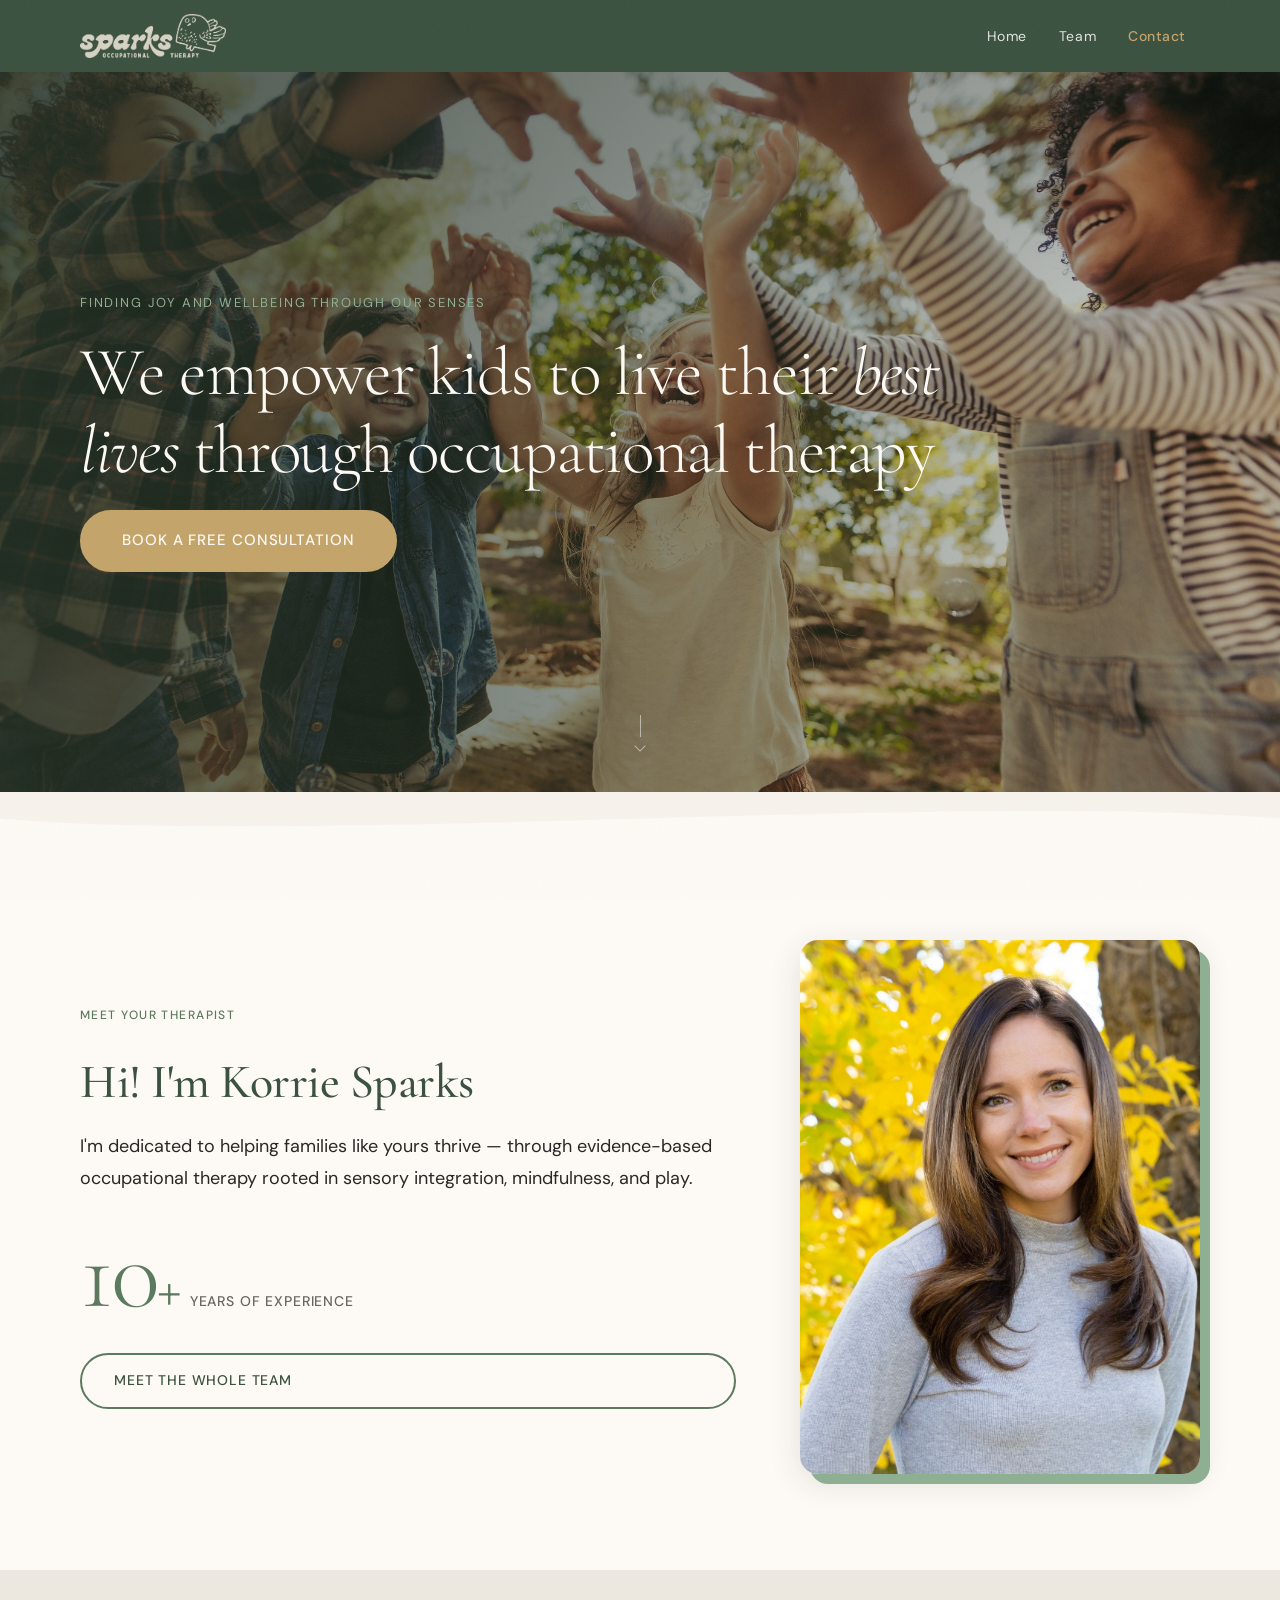
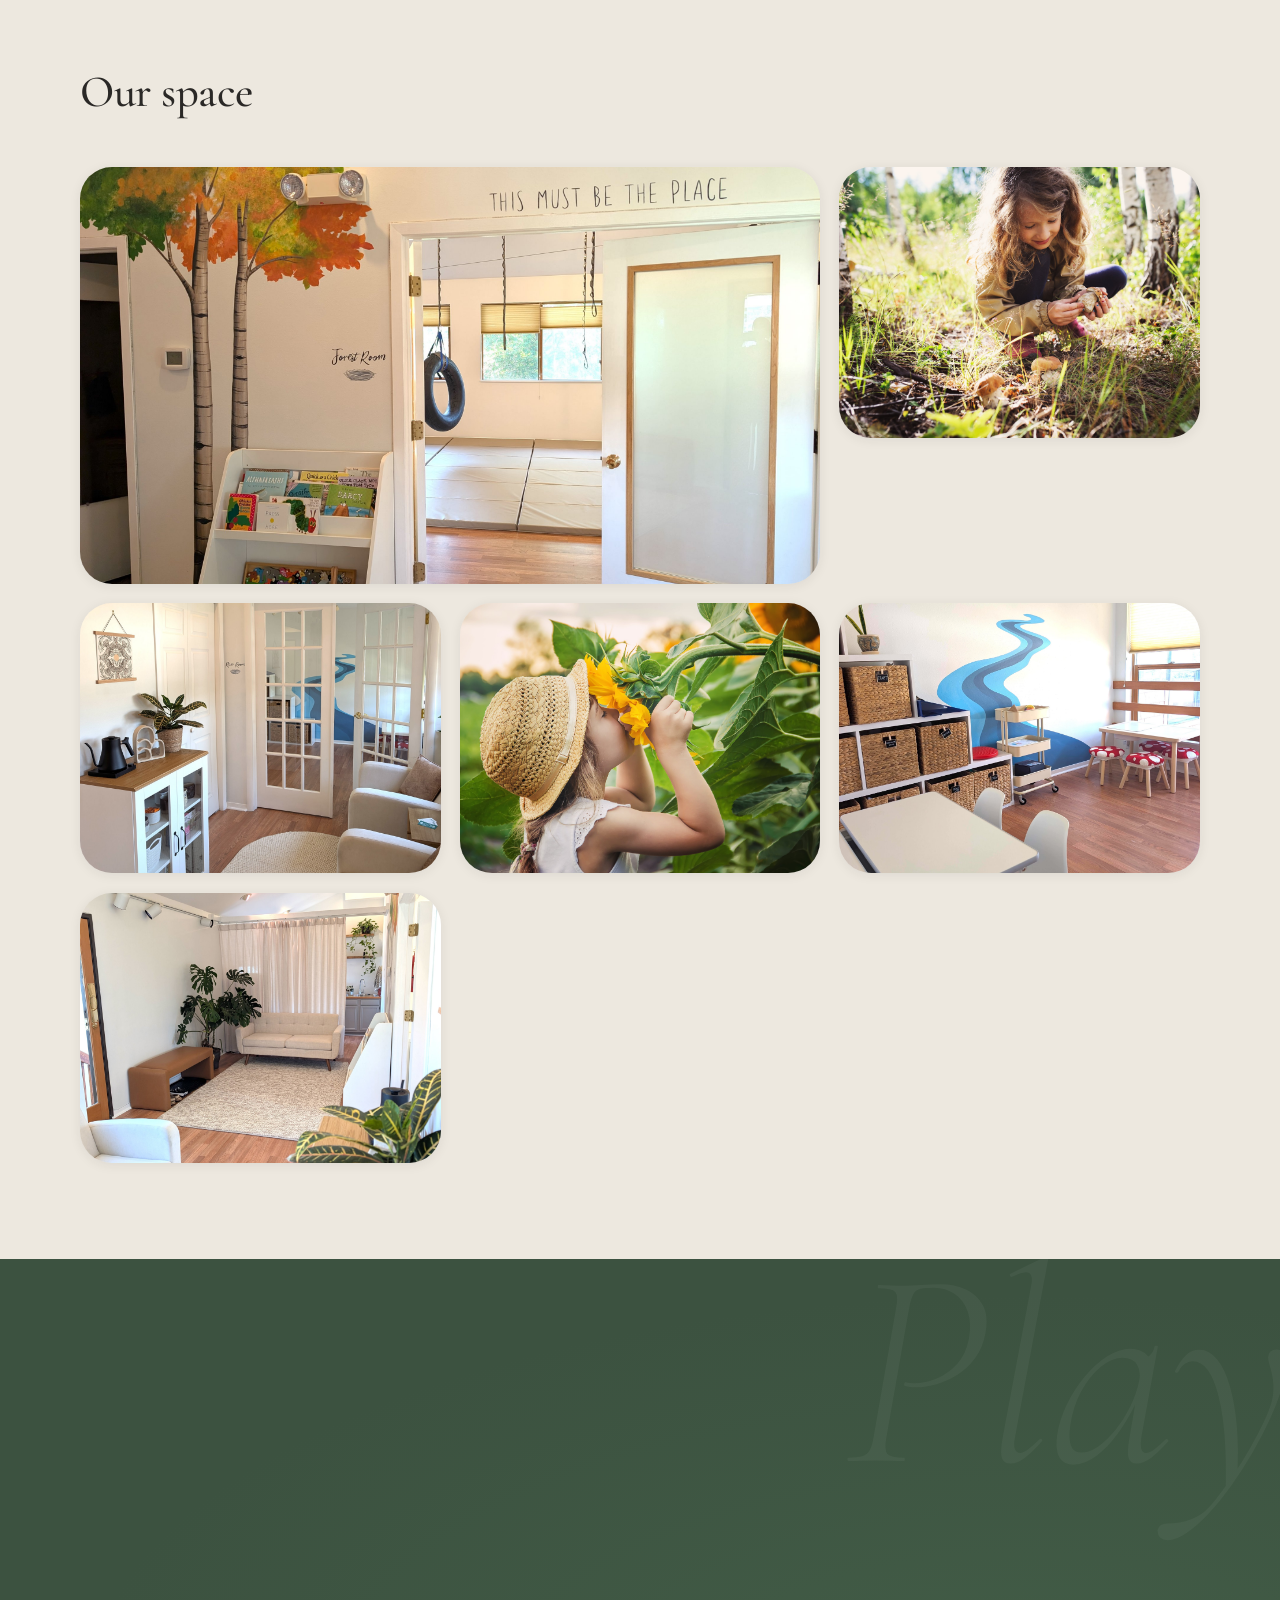
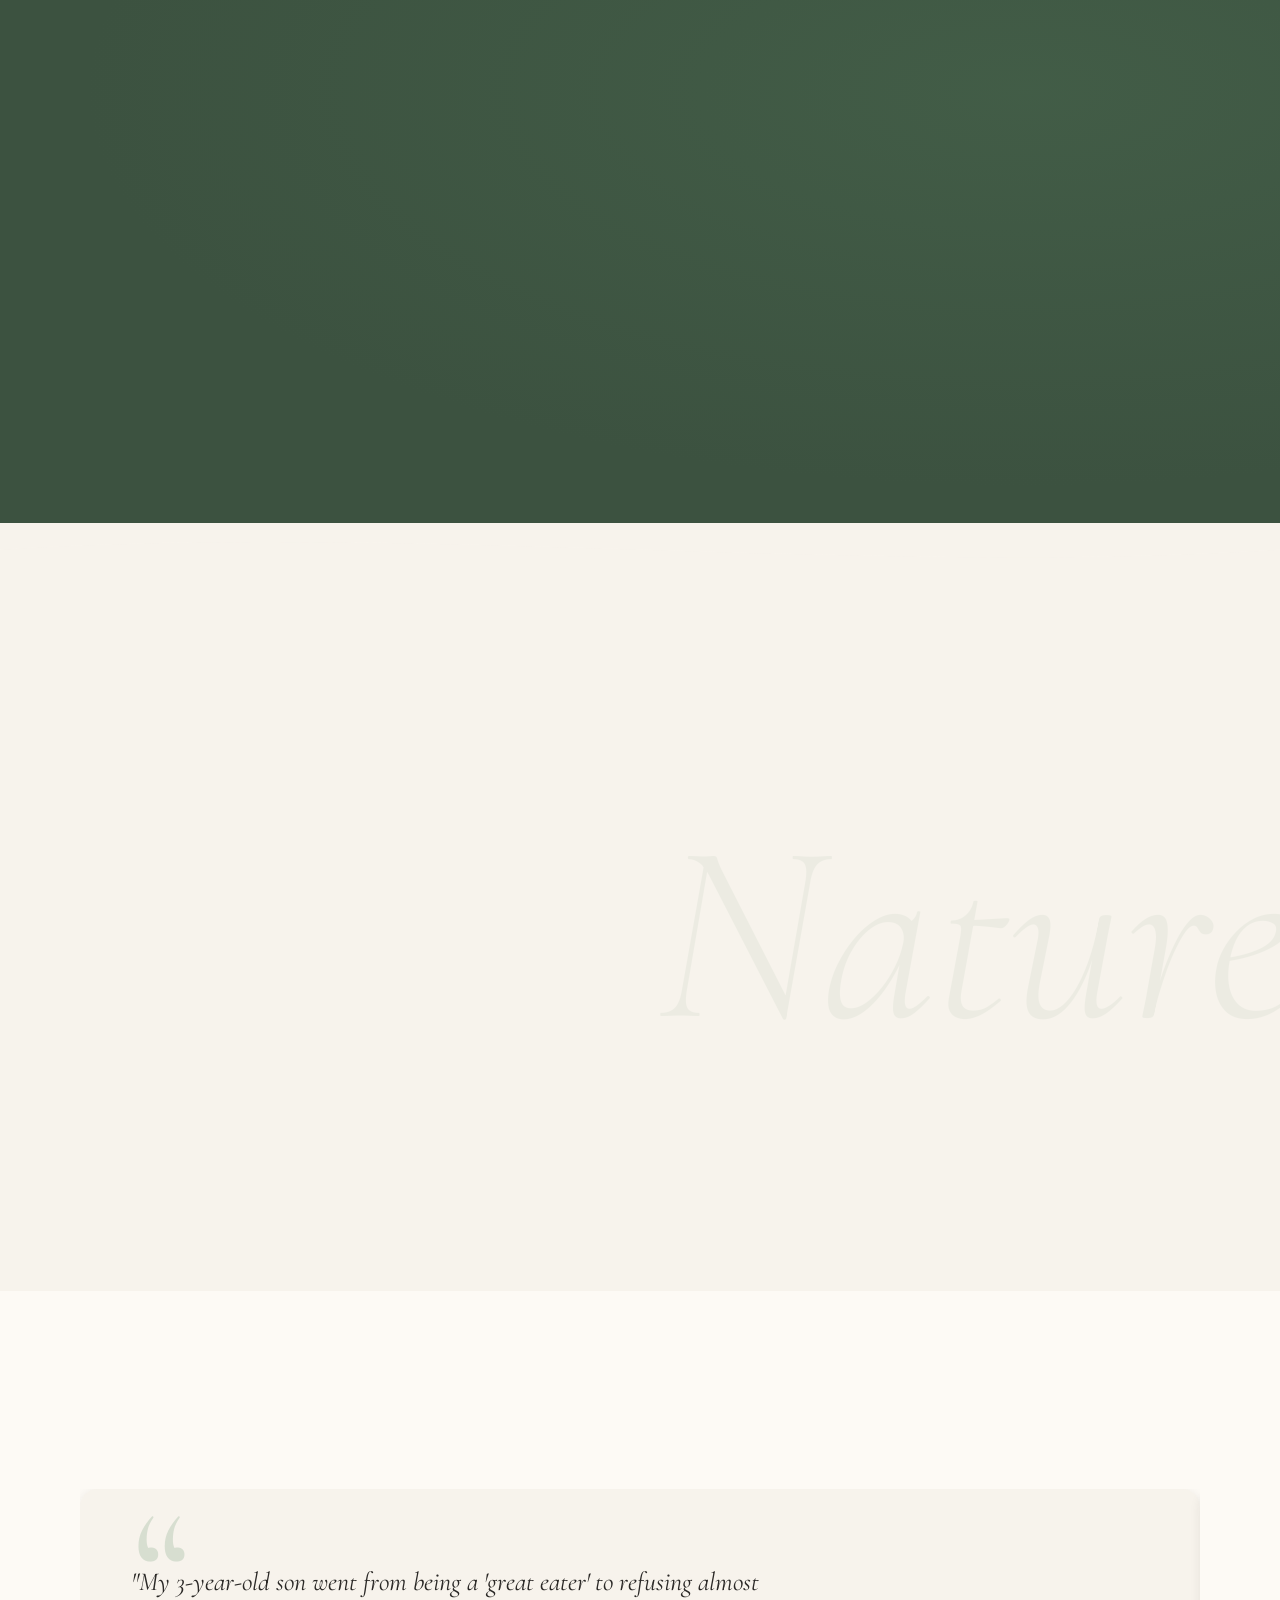
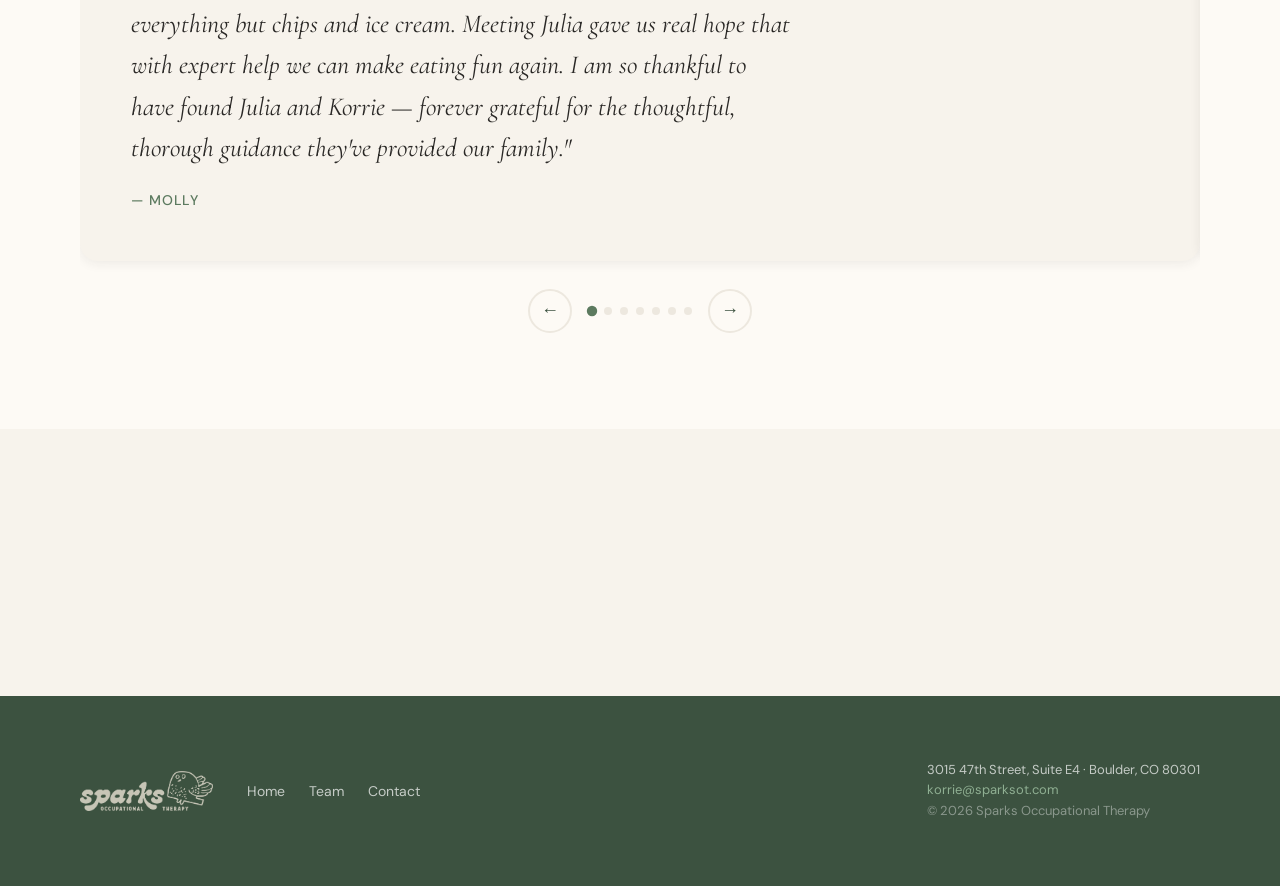
==== commit 12b0db59: "Design polish II — atmosphere, editorial detail, Formspree wiring - Add film grain overlay for analo" ====
--- a/site/index.html
+++ b/site/index.html
@@ -48,9 +48,12 @@
         >
       </div>
       <div class="hero-overlay" aria-hidden="true"></div>
+      <a href="#intro" class="hero-scroll" aria-label="Scroll to content">
+        <span class="hero-scroll-inner" aria-hidden="true"></span>
+      </a>
       <div class="hero-content">
         <p class="hero-eyebrow">Finding joy and wellbeing through our senses</p>
-        <h1 class="hero-headline">We empower kids to live their best lives through occupational therapy</h1>
+        <h1 class="hero-headline">We empower kids to live their <em>best lives</em> through occupational therapy</h1>
         <a href="contact.html" class="btn btn-sand btn-lg">Book a free consultation</a>
       </div>
     </section>
@@ -63,7 +66,7 @@
     </div>
 
     <!-- Intro / Korrie -->
-    <section class="section intro-section" aria-labelledby="intro-heading">
+    <section class="section intro-section" id="intro" aria-labelledby="intro-heading">
       <div class="container intro-grid">
         <div class="intro-text" data-reveal>
           <p class="eyebrow">Meet your therapist</p>
@@ -110,6 +113,7 @@
 
     <!-- Does your child ever… -->
     <section class="section symptoms-section" aria-labelledby="symptoms-heading">
+      <p class="symptoms-deco" aria-hidden="true">Play</p>
       <div class="container">
         <h2 class="section-title" id="symptoms-heading" data-reveal>Does your child ever&hellip;</h2>
         <ul class="symptoms-grid" role="list" data-reveal>
@@ -144,6 +148,7 @@
 
     <!-- Therapeutic Approach -->
     <section class="section approach-section" aria-labelledby="approach-heading">
+      <p class="approach-deco" aria-hidden="true">Nature</p>
       <div class="container approach-grid">
         <div class="approach-header" data-reveal>
           <p class="eyebrow">How we work</p>
@@ -241,7 +246,7 @@
       <div>
         <p class="footer-address">3015 47th Street, Suite E4 &middot; Boulder, CO 80301</p>
         <p class="footer-email"><a href="mailto:korrie@sparksot.com">korrie@sparksot.com</a></p>
-        <p class="footer-copy">&copy; 2025 Sparks Occupational Therapy</p>
+        <p class="footer-copy">&copy; 2026 Sparks Occupational Therapy</p>
       </div>
     </div>
   </footer>
--- a/site/assets/css/styles.css
+++ b/site/assets/css/styles.css
@@ -1157,3 +1157,241 @@
   .gallery-item { transition: none; }
   .gallery-item:hover { transform: none; }
 }
+
+/* ============================================================
+   Design polish III — atmosphere, texture, editorial detail
+   ============================================================ */
+
+/* ---- Film grain overlay — analog warmth over the page ----- */
+body::after {
+  content: '';
+  position: fixed;
+  inset: 0;
+  pointer-events: none;
+  z-index: 9997;
+  opacity: 0.025;
+  background-image: url('data:image/svg+xml,<svg xmlns="http://www.w3.org/2000/svg" width="300" height="300"><filter id="n"><feTurbulence type="fractalNoise" baseFrequency="0.85" numOctaves="4" stitchTiles="stitch"/></filter><rect width="300" height="300" filter="url(%23n)"/></svg>');
+  background-size: 300px 300px;
+}
+
+/* ---- Hero: italic headline accent ------------------------- */
+.hero-headline em {
+  font-style: italic;
+  font-weight: 300;
+}
+
+/* ---- Hero: left-side vignette — text side is darker ------- */
+.hero-overlay {
+  background:
+    linear-gradient(to right, rgba(36,50,38,.82) 0%, rgba(36,50,38,.5) 50%, rgba(36,50,38,.2) 100%),
+    linear-gradient(to bottom, rgba(0,0,0,.18) 0%, rgba(0,0,0,0) 40%);
+}
+
+/* ---- Hero: animated scroll indicator --------------------- */
+.hero-scroll {
+  position: absolute;
+  bottom: 2rem;
+  left: 50%;
+  transform: translateX(-50%);
+  z-index: 2;
+  color: rgba(255,255,255,.5);
+  text-decoration: none;
+  display: flex;
+  align-items: center;
+  justify-content: center;
+  width: 44px;
+  height: 56px;
+  transition: color var(--transition);
+}
+
+.hero-scroll:hover { color: rgba(255,255,255,.85); }
+.hero-scroll:focus-visible {
+  outline: 2px solid rgba(255,255,255,.5);
+  outline-offset: 4px;
+  border-radius: 4px;
+}
+
+.hero-scroll-inner {
+  display: flex;
+  flex-direction: column;
+  align-items: center;
+  gap: 5px;
+  animation: scroll-bounce 2.4s ease-in-out infinite;
+}
+
+.hero-scroll-inner::before {
+  content: '';
+  display: block;
+  width: 1px;
+  height: 22px;
+  background: currentColor;
+}
+
+.hero-scroll-inner::after {
+  content: '';
+  display: block;
+  width: 8px;
+  height: 8px;
+  border-right: 1.5px solid currentColor;
+  border-bottom: 1.5px solid currentColor;
+  transform: rotate(45deg);
+}
+
+@keyframes scroll-bounce {
+  0%, 100% { transform: translateY(0); opacity: 1; }
+  55%       { transform: translateY(7px); opacity: 0.55; }
+}
+
+/* ---- Gallery: editorial featured first tile --------------- */
+@media (min-width: 640px) {
+  .gallery-item:first-child {
+    grid-column: span 2;
+    aspect-ratio: 16 / 9;
+  }
+}
+
+/* ---- Gallery: left-aligned section title — editorial feel - */
+.gallery-section .section-title {
+  text-align: left;
+}
+
+/* ---- Approach: atmospheric background type ---------------- */
+.approach-section {
+  position: relative;
+  overflow: hidden;
+}
+
+.approach-section > .container {
+  position: relative;
+  z-index: 1;
+}
+
+.approach-deco {
+  position: absolute;
+  top: 50%;
+  right: -0.06em;
+  transform: translateY(-50%);
+  font-family: var(--font-serif);
+  font-style: italic;
+  font-weight: 300;
+  font-size: clamp(7rem, 20vw, 26rem);
+  line-height: 1;
+  color: var(--green-light);
+  opacity: 0.1;
+  white-space: nowrap;
+  pointer-events: none;
+  user-select: none;
+  z-index: 0;
+  margin: 0;
+  padding: 0;
+}
+
+/* ---- Symptoms: atmospheric background + type -------------- */
+.symptoms-section {
+  position: relative;
+  overflow: hidden;
+  background-color: var(--green-dark);
+  background-image: radial-gradient(ellipse at 80% 50%, rgba(76,110,82,.38) 0%, transparent 65%);
+}
+
+.symptoms-section > .container {
+  position: relative;
+  z-index: 1;
+}
+
+.symptoms-deco {
+  position: absolute;
+  top: -0.1em;
+  right: -0.06em;
+  font-family: var(--font-serif);
+  font-style: italic;
+  font-weight: 300;
+  font-size: clamp(8rem, 22vw, 30rem);
+  line-height: 1;
+  color: rgba(255,255,255,.045);
+  white-space: nowrap;
+  pointer-events: none;
+  user-select: none;
+  z-index: 0;
+  margin: 0;
+  padding: 0;
+}
+
+/* ---- Symptoms: diamond-shaped bullets (more distinctive) -- */
+.symptoms-grid li::before {
+  border-radius: 2px;
+  transform: rotate(45deg);
+}
+
+/* ---- Symptoms note: slightly larger for impact ------------ */
+.symptoms-note {
+  font-size: clamp(1.3rem, 2.8vw, 1.85rem);
+}
+
+/* ---- Testimonial: more dramatic opening quote ------------- */
+.testimonial::before {
+  font-size: clamp(8rem, 14vw, 14rem);
+  opacity: 0.3;
+}
+
+/* ---- CTA strip: gradient depth ---------------------------- */
+.cta-strip {
+  background: linear-gradient(120deg, var(--green-dark) 0%, var(--green) 100%);
+}
+
+/* ---- Page hero: concentric ring decorations --------------- */
+.page-hero {
+  position: relative;
+  overflow: hidden;
+}
+
+.page-hero::before,
+.page-hero::after {
+  content: '';
+  position: absolute;
+  border-radius: 50%;
+  pointer-events: none;
+  z-index: 0;
+}
+
+.page-hero::after {
+  width: clamp(280px, 60vw, 720px);
+  height: clamp(280px, 60vw, 720px);
+  top: -40%;
+  right: -10%;
+  border: 1px solid rgba(255,255,255,.065);
+}
+
+.page-hero::before {
+  width: clamp(180px, 40vw, 490px);
+  height: clamp(180px, 40vw, 490px);
+  top: -15%;
+  right: -4%;
+  border: 1px solid rgba(255,255,255,.045);
+}
+
+.page-hero .container {
+  position: relative;
+  z-index: 1;
+}
+
+/* ---- Team bio: more expressive name sizing ---------------- */
+.team-bio h2 {
+  font-size: clamp(1.875rem, 3.8vw, 3rem);
+}
+
+/* ---- Intro: stronger lead paragraph ----------------------- */
+.intro-lead {
+  color: var(--charcoal);
+}
+
+/* ---- Stat badge: larger, more commanding number ----------- */
+.stat-number {
+  font-size: clamp(4rem, 8vw, 7rem);
+  letter-spacing: -0.03em;
+}
+
+/* ---- Reduced motion additions ----------------------------- */
+@media (prefers-reduced-motion: reduce) {
+  .hero-scroll-inner { animation: none; }
+}
